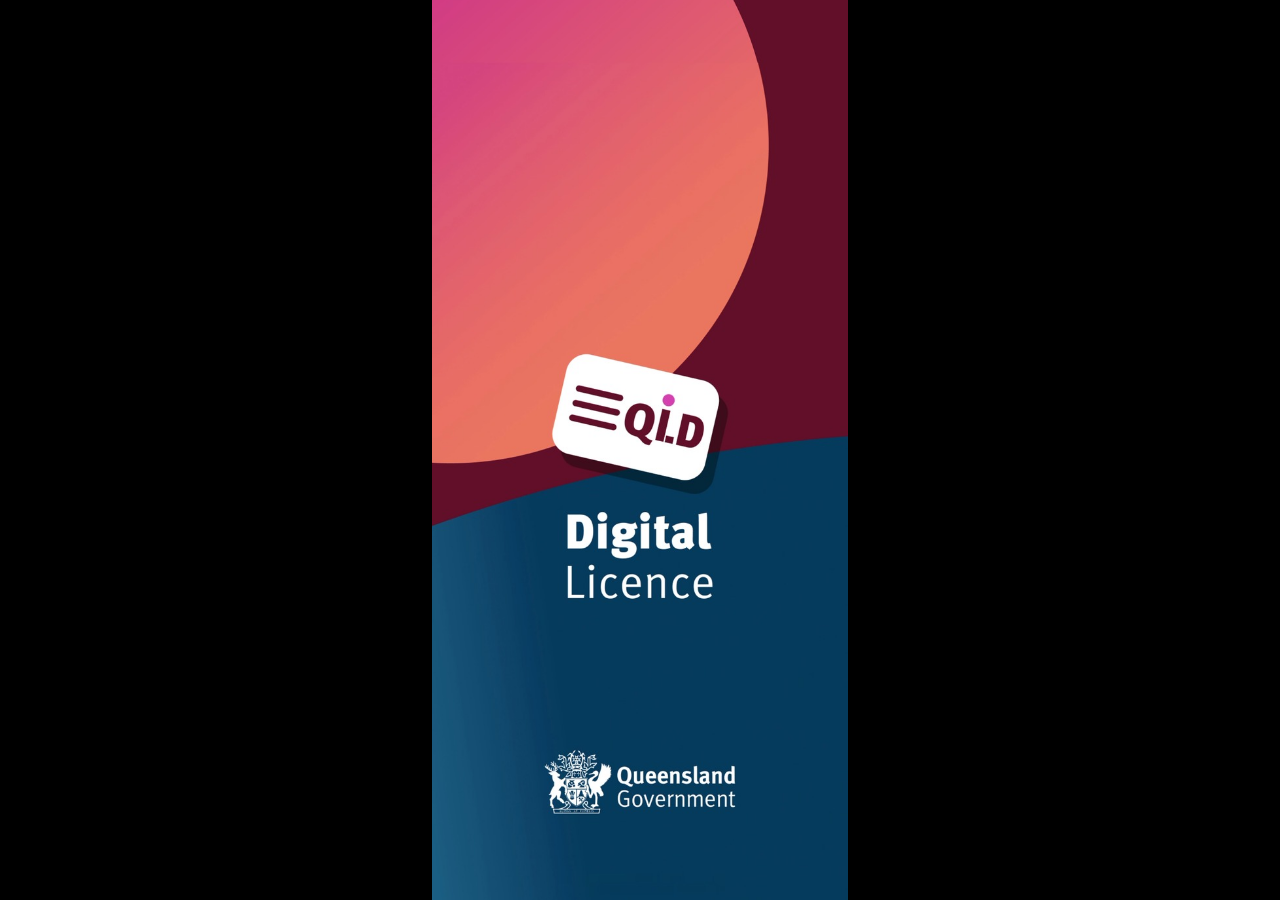
==== Olivia George.html @ ea9fc692 "Add files via upload" ====
<!DOCTYPE html>
<html lang="en-AU">
<head>
<meta charset="utf-8">
<meta name="viewport" content="width=device-width, initial-scale=1, viewport-fit=cover">
<meta name="theme-color" content="#691628">
<meta name="mobile-web-app-capable" content="yes">
<meta name="apple-mobile-web-app-capable" content="yes">
<meta name="apple-mobile-web-app-status-bar-style" content="black-translucent">
<meta name="apple-mobile-web-app-title" content="Digital Licence">
<link rel="apple-touch-icon" href="[data-uri]">
<link rel="icon" type="image/png" href="[data-uri]">
<link rel="manifest" href="[data-uri]">
<title>QLD Digital Licence</title>
<link rel="preconnect" href="https://fonts.googleapis.com">
<link rel="preconnect" href="https://fonts.gstatic.com" crossorigin>
<link rel="stylesheet" href="https://fonts.googleapis.com/css2?family=Roboto:ital,wght@0,100..900;1,100..900&display=swap">
<style>
/* ============================================================
   QLD Digital Licence
   Layout measured from 1284 x 2778 screenshots (iPhone @3x).
   Timings measured from the screen recording (43 fps).
   ============================================================ */

*, *::before, *::after { box-sizing: border-box; margin: 0; padding: 0; }

:root {
  --maroon:      #7A1028;
  --maroon-deep: #691628;
  --sheet:       #E1E0E6;
  --card:        #FFFFFF;
  --ink:         #000000;
  --ink-soft:    #505050;
  --pin-ink:     #661B53;
  --pin-dot:     #661B53;
  --success:     #198051;
  --pad-grey:    #F7F5F6;
  --hair:        #DDDDE0;
  --tab-off:     #505050;
}

body {
  background: #000;
  height: 100vh;
  overflow: hidden;
  display: flex;
  justify-content: center;
  font-family: 'Roboto', -apple-system, BlinkMacSystemFont, 'Helvetica Neue', Arial, sans-serif;
}

#app {
  position: relative;
  width: min(100vw, calc(100vh * 1284 / 2778));
  height: 100vh;
  overflow: hidden;
  --u: calc(min(100vw, 100vh * 1284 / 2778) / 1284);
  --v: calc(100vh / 2778);
}

/* Screens cut hard between states, exactly as the app does */
.screen { position: absolute; inset: 0; overflow: hidden; }
.screen[hidden] { display: none !important; }

/* ───────────────── Splash ───────────────── */
#splash { z-index: 40; background: #0C3A5E; }
#splash img { width: 100%; height: 100%; object-fit: cover; object-position: center; display: block; }

/* ───────────────── PIN ───────────────── */
#pin { z-index: 30; background: #fff; display: flex; flex-direction: column; }

.pin-body { flex: 1; display: flex; flex-direction: column; align-items: center;
            padding-top: calc(186 * var(--v)); }
.pin-lock  { width: calc(88*var(--u)); height: calc(120*var(--u)); }
.pin-title { font-size: calc(60*var(--u)); color: var(--pin-ink); margin-top: calc(109 * var(--v)); }

/* Always in flow so the dots never shift when it appears */
.pin-status {
  font-size: calc(44*var(--u)); color: var(--success);
  margin-top: calc(117 * var(--v));
  visibility: hidden; opacity: 0;
}
.pin-status.show { visibility: visible; opacity: 1; }

.pin-dots { display: flex; gap: calc(14*var(--u)); margin-top: calc(65 * var(--v)); }
.pin-cell {
  width: calc(121*var(--u)); height: calc(151*var(--u));
  border: calc(7*var(--u)) solid var(--pin-ink);
  border-radius: calc(22*var(--u));
  display: flex; align-items: center; justify-content: center;
}
.pin-cell.revealed {
  font-size: calc(127*var(--u)); font-weight: 400; color: var(--pin-ink);
  line-height: 1;
}
.pin-cell.filled { border-color: transparent; }
.pin-cell.filled::after {
  content: ''; width: calc(46*var(--u)); height: calc(46*var(--u));
  background: var(--pin-dot); border-radius: 50%;
}
.pin-dots.verified .pin-cell.filled::after { background: var(--success); }

.pin-reset { font-size: calc(42*var(--u)); color: var(--ink-soft); margin-top: calc(131 * var(--v)); }
.pin-reset b { color: #5D1928; font-weight: 700;
               letter-spacing: calc(2*var(--u)); margin-left: calc(24*var(--u)); }

.keypad {
  flex-shrink: 0; background: var(--pad-grey);
  border-top: calc(2*var(--u)) solid var(--hair);
  padding: calc(46*var(--v)) calc(72*var(--u)) 0;
  padding-bottom: max(calc(104 * var(--v)), env(safe-area-inset-bottom));
}
.keypad-grid { display: grid; grid-template-columns: repeat(3, 1fr); }
.key {
  height: calc(177 * var(--v));
  display: flex; align-items: center; justify-content: center;
  font-size: calc(127*var(--u)); font-weight: 400; color: var(--maroon-deep);
  cursor: pointer; user-select: none; -webkit-tap-highlight-color: transparent;
  border-radius: calc(20*var(--u));
  transition: background .06s ease, color .2s ease;
}
.key { position: relative; overflow: hidden; touch-action: manipulation; }
.key.pressed { background: rgba(107,16,48,.10); }
.key .ripple {
  position: absolute; border-radius: 50%;
  background: rgba(107,16,48,.22);
  pointer-events: none;
  transform: translate(-50%,-50%) scale(0);
  animation: key-ripple .45s cubic-bezier(.2,.6,.35,1) forwards;
}
@keyframes key-ripple {
  to { transform: translate(-50%,-50%) scale(1); opacity: 0; }
}
.key.blank  { pointer-events: none; }
.key svg    { width: calc(96*var(--u)); height: calc(66*var(--u)); }
.keypad.locked .key { color: #B8B8B8; pointer-events: none; }
.keypad.locked .key svg { stroke: #B8B8B8; }

/* ───────── Shell shared by loading + home ───────── */
.topbar {
  flex-shrink: 0;
  background:
    linear-gradient(158deg, rgb(105,22,40) 0 41.5%, rgba(105,22,40,0) 42.7%),
    linear-gradient(90deg, rgb(102,23,38) 0%, rgb(151,36,62) 100%);
  display: flex; align-items: center; justify-content: space-between;
  padding: calc(169*var(--v)) calc(94*var(--u)) calc(57*var(--v)) calc(56*var(--u));
}
.topbar .brand { width: calc(394*var(--u)); height: calc(134*var(--u)); display: block; flex: none; }
.topbar .cog   { width: calc(76*var(--u));  height: calc(80*var(--u)); display: block; flex: none;
                 position: relative; top: calc(-8*var(--v)); }

.tabbar {
  position: relative; flex-shrink: 0; display: flex;
  background: #fff; border-top: calc(2*var(--u)) solid #D5D5DA;
}
.tabbar .notch {
  position: absolute; left: 50%; transform: translateX(-50%);
  top: calc(-37 * var(--u));
  width: calc(320*var(--u)); height: calc(40*var(--u));
  display: block; overflow: visible;
}
.tab {
  position: relative;
  flex: 1; display: flex; flex-direction: column; align-items: center;
  gap: calc(24*var(--v));
  padding: calc(18*var(--v)) 0 max(calc(128*var(--v)), env(safe-area-inset-bottom));
  font-size: calc(42*var(--u)); color: var(--tab-off);
  cursor: pointer; -webkit-tap-highlight-color: transparent;
}
.tab .ico { height: calc(91*var(--u)); display: flex; align-items: flex-end; justify-content: center; }
.tab .ico img { display: block; width: auto; }
.t-home   { height: calc(72*var(--u)); margin-bottom: calc(-4*var(--u)); }
.t-wallet { height: calc(60*var(--u)); margin-bottom: calc(2*var(--u)); }
.t-qr     { height: calc(93*var(--u)); margin-bottom: calc(2*var(--u)); }
.t-scan   { height: calc(62*var(--u)); margin-bottom: calc(1*var(--u)); }
.t-msg    { height: calc(56*var(--u)); margin-bottom: calc(4*var(--u)); }
.tab.active { color: var(--maroon-deep); }

/* ───────────────── Loading ───────────────── */
#loading { z-index: 20; background: #5A0A23; display: flex; flex-direction: column; }

.loading-body {
  flex: 1; background: var(--sheet);
  border-radius: calc(46*var(--u)) calc(46*var(--u)) 0 0;
  display: flex; flex-direction: column; align-items: center;
  padding-top: calc(951 * var(--v));
}
.loading-text {
  font-size: calc(66*var(--u)); color: var(--ink); text-align: center;
  padding: 0 calc(70*var(--u));
}
.spinner {
  width: calc(122*var(--u)); height: calc(122*var(--u));
  margin-top: calc(189 * var(--v));
  animation: spinner-rotate 2s linear infinite;
}
.spinner circle {
  fill: none;
  stroke: #620F29;
  stroke-width: 7;
  stroke-linecap: round;
  transform-origin: 50% 50%;
  animation: spinner-dash 1.9s ease-in-out infinite;
}
@keyframes spinner-rotate { to { transform: rotate(360deg); } }
@keyframes spinner-dash {
  0%   { stroke-dasharray: 10 330; stroke-dashoffset: 0; }
  50%  { stroke-dasharray: 250 90; stroke-dashoffset: -55; }
  100% { stroke-dasharray: 10 330; stroke-dashoffset: -339; }
}

/* ───────────────── Home ───────────────── */
#home { z-index: 10; background: linear-gradient(90deg, #691628 0%, #94223C 100%); display: flex; flex-direction: column; }

.sheet {
  flex: 1; background: var(--sheet);
  border-radius: calc(46*var(--u)) calc(46*var(--u)) 0 0;
  /* the app squares the sheet off against the header the instant you scroll,
     and rounds it again at the very top — measured as a one-frame switch */
  transition: border-radius 0s;
  overflow-y: auto; scrollbar-width: none;
  padding: calc(66*var(--v)) calc(75*var(--u)) calc(90*var(--v));
}
.sheet::-webkit-scrollbar { display: none; }
.sheet.docked { border-radius: 0; }

/* Sections land in sequence, matching the order and gaps in the recording */
.reveal { opacity: 0; transform: translateY(calc(14*var(--u))); }
.reveal.in { animation: reveal-in .16s ease-out forwards; }
@keyframes reveal-in { to { opacity: 1; transform: none; } }

.greeting {
  font-size: calc(85*var(--u)); font-weight: 400; color: var(--ink);
  margin-bottom: calc(53 * var(--v));
}

.licence {
  display: flex; align-items: stretch; overflow: hidden;
  background: var(--card); border-radius: calc(20*var(--u));
  height: calc(168*var(--u)); cursor: pointer; margin-bottom: calc(97 * var(--v));
}
.licence .thumb { width: calc(166*var(--u)); height: 100%; object-fit: cover; display: block; flex-shrink: 0; }
.licence .name  { flex: 1; display: flex; align-items: center; padding-left: calc(32*var(--u));
                  font-size: calc(61*var(--u)); color: var(--ink); }
.licence .go    { display: flex; align-items: center; padding-right: calc(35*var(--u)); }
.licence .go img{ width: calc(26*var(--u)); height: calc(40*var(--u)); }

.section-label { font-size: calc(55*var(--u)); font-weight: 400; color: var(--ink-soft);
                 margin-bottom: calc(24 * var(--v)); }

.services { display: flex; flex-direction: column; gap: calc(7*var(--u)); margin-bottom: calc(92 * var(--v)); }
.service {
  background: var(--card); height: calc(144*var(--u));
  display: flex; align-items: center;
  padding: 0 calc(28*var(--u)) 0 calc(26*var(--u)); cursor: pointer;
}
.services .service:first-child { border-radius: calc(20*var(--u)) calc(20*var(--u)) 0 0; }
.services .service:last-child  { border-radius: 0 0 calc(20*var(--u)) calc(20*var(--u)); }
.service .icon  { width: calc(68*var(--u)); display: flex; align-items: center; justify-content: center; flex-shrink: 0; }
.service .label { flex: 1; font-size: calc(55*var(--u)); color: var(--ink);
                  padding-left: calc(61*var(--u)); }
.service .out   { width: calc(42*var(--u)); height: calc(42*var(--u)); flex-shrink: 0; }
.ic-qld    { width: calc(76*var(--u)); height: calc(49*var(--u)); }
.ic-dollar { width: calc(38*var(--u)); height: calc(62*var(--u)); }
.ic-gavel  { width: calc(62*var(--u)); height: calc(62*var(--u)); }
.ic-pin    { width: calc(54*var(--u)); height: calc(67*var(--u)); }

.learn { display: flex; gap: calc(22*var(--u)); overflow-x: auto; scrollbar-width: none;
         margin-bottom: calc(67 * var(--v)); }
.learn::-webkit-scrollbar { display: none; }
.learn-card {
  flex: 0 0 auto; width: calc(542*var(--u));
  background: var(--card); border-radius: calc(20*var(--u));
  overflow: hidden; cursor: pointer; display: flex; flex-direction: column;
}
.learn-card img.cover { width: 100%; height: calc(341*var(--u)); object-fit: cover; display: block; }
.learn-card .body { flex: 1; display: flex; flex-direction: column;
                    padding: calc(31*var(--u)) calc(21*var(--u)) calc(14*var(--u)) calc(30*var(--u)); }
.learn-card .copy { flex: 1; font-size: calc(55*var(--u)); line-height: calc(65*var(--u));
                    max-width: calc(385*var(--u)); color: var(--ink); }
.learn-card .foot { display: flex; justify-content: flex-end; margin-top: calc(-23*var(--u)); }
.learn-card .foot img { width: calc(42*var(--u)); height: calc(42*var(--u)); }

.view-all { position: relative; display: flex; align-items: center; justify-content: center;
            margin-bottom: calc(103 * var(--v)); }
.view-all span { font-size: calc(49*var(--u)); font-weight: 700; color: #505050; letter-spacing: calc(4*var(--u)); }
.view-all img  { position: absolute; right: calc(16*var(--u)); width: calc(26*var(--u)); height: calc(40*var(--u)); }
.view-all .va-prev { left: calc(16*var(--u)); right: auto; transform: scaleX(-1);
                     visibility: hidden; }
.view-all.has-prev .va-prev { visibility: visible; }
.view-all.at-end img:not(.va-prev) { visibility: hidden; }

.promo { display: block; width: 100%; border-radius: calc(20*var(--u)); margin-bottom: calc(24*var(--v)); }
.promo:last-of-type { margin-bottom: 0; }

@media (prefers-reduced-motion: reduce) {
  .key .ripple { display: none; }
  .lic-watermark { animation: none; }
  .spinner, .spinner circle { animation-duration: 6s; }
  .reveal, .reveal.in { animation: none; opacity: 1; transform: none; }
  .key { transition: none; }
}

/* ───────────────── Wallet ───────────────── */
#wallet { z-index: 15; background: linear-gradient(90deg, #691628 0%, #94223C 100%); display: flex; flex-direction: column; }

.topbar--title {
  justify-content: center;
  padding: calc(202*var(--v)) calc(56*var(--u)) calc(25*var(--v));
}
.topbar-title {
  color: #fff; font-size: calc(59*var(--u)); font-weight: 400;
  line-height: calc(134*var(--u));
}

.wallet-sheet { position: relative; overflow: hidden; padding-top: calc(90*var(--v)); }

.add-btn {
  position: absolute;
  right: calc(61*var(--u));
  bottom: calc(104*var(--v));
  height: calc(119*var(--u));
  padding: 0 calc(50*var(--u));
  display: flex; align-items: center; gap: calc(36*var(--u));
  background: var(--maroon-deep);
  color: #fff; font-family: inherit;
  font-size: calc(48*var(--u)); font-weight: 700; letter-spacing: calc(2*var(--u));
  border: 0; border-radius: calc(60*var(--u));
  box-shadow: 0 calc(10*var(--u)) calc(26*var(--u)) rgba(60,6,22,.32);
  cursor: pointer; -webkit-tap-highlight-color: transparent;
}
.add-btn svg { width: calc(46*var(--u)); height: calc(48*var(--u)); display: block; }
.add-btn:active { filter: brightness(1.12); }

/* ───────────── Driver Licence detail ─────────────
   Layout measured from the recording; the content is sample data. */
#licence { z-index: 25; background: linear-gradient(90deg, #E7A356 0%, #F5D17F 100%); display: flex; flex-direction: column; }

.lic-top {
  flex-shrink: 0; position: relative; z-index: 3; height: calc(442*var(--v));
  background:
    linear-gradient(163deg, rgb(231,164,86) 0 37%, rgba(231,164,86,0) 39.5%),
    linear-gradient(90deg, rgb(231,163,86) 0%, rgb(245,209,126) 100%);
  background-size: calc(1284*var(--u)) calc(568*var(--v));
}
/* The 126 units below the bar scroll away with the content, exactly as the app
   does: "Back" and the crest stay put while "Driver Licence" slides under them. */
/* NOTE: no -webkit-overflow-scrolling here. On iOS it creates a stacking
   context, which trapped the licence content inside the scroller and made the
   watermark paint over all the text (desktop ignores the property, so it only
   showed on the phone). Momentum scrolling is the default since iOS 13. */
.lic-scroll {
  flex: 1; overflow-y: auto; scrollbar-width: none;
  overscroll-behavior: contain;
}
.lic-scroll::-webkit-scrollbar { display: none; }
.lic-headband {
  position: relative; height: calc(126*var(--v));
  background:
    linear-gradient(163deg, rgb(231,164,86) 0 37%, rgba(231,164,86,0) 39.5%),
    linear-gradient(90deg, rgb(231,163,86) 0%, rgb(245,209,126) 100%);
  background-size: calc(1284*var(--u)) calc(568*var(--v));
  background-position: 0 calc(-442*var(--v));
}
.lic-back {
  position: absolute; left: calc(40*var(--u)); top: calc(283*var(--v));
  display: flex; align-items: center; gap: calc(20*var(--u));
  background: none; border: 0; padding: 0; cursor: pointer;
  font-family: inherit; font-size: calc(60*var(--u)); color: #000000;
  -webkit-tap-highlight-color: transparent;
}
.lic-back svg { width: calc(22*var(--u)); height: calc(38*var(--u)); }
.lic-crest {
  position: absolute; right: calc(76*var(--u)); top: calc(257*var(--v));
  width: calc(395*var(--u)); height: calc(136*var(--u));
}
.lic-heading {
  position: absolute; left: calc(76*var(--u)); top: calc(-2*var(--v));
  font-size: calc(54*var(--u)); font-weight: 700; color: #000000;
}

.lic-body {
  position: relative; background: #fff;
  border-radius: calc(45*var(--u)) calc(45*var(--u)) 0 0;
  padding: 0 calc(76*var(--u)) calc(90*var(--v));
}

/* Security watermark. Artwork supplied by the user (852x1846 source).
   Animation fitted frame-by-frame to the 11:58 recording (60 fps, 385 frames,
   ~3 cycles), tracking the crest's right edge to sub-pixel precision:
     period  119.65 frames = 1.995 s
     easing  LINEAR — a triangle wave. Tested against sin / ease-in-out /
             ease: linear rms 0.82 px vs 1.42 / 1.59 / 3.12, so it grows and
             shrinks at a constant rate rather than easing at the turns.
     extremes frame 24 smallest, frame 84 largest — matches the two frames
             measured directly (923..1531 and 864..1590). */
.lic-watermark {
  position: absolute;
  left: calc(392*var(--u)); top: calc(923*var(--v));
  width: calc(501*var(--u)); height: auto;
  opacity: 1;                    /* colour is baked into the PNG: rgb(220,230,234) */
  transform-origin: 50% 50%;
  pointer-events: none; z-index: 1;
  animation: wm-pulse 1.995s linear infinite;
}
@keyframes wm-pulse {
  0%, 100% { transform: scale(1); }
  50%      { transform: scale(1.194); }
}
.lic-body > * { position: relative; z-index: 2; }
/* the mark washes over the photo but stays under all the text */
.lic-body > .lic-id { z-index: auto; }
.lic-photo  { position: relative; z-index: 0; }
.lic-fields { position: relative; z-index: 2; }

.lic-id { display: flex; gap: calc(48*var(--u)); padding-top: calc(24*var(--v)); }
.lic-photo { width: calc(371*var(--u)); height: calc(485*var(--u)); flex: none;
             object-fit: cover; border-radius: calc(6*var(--u)); }
.lic-fields { flex: 1; }
.lic-name { font-size: calc(60*var(--u)); line-height: calc(86*var(--u)); color: #000000; }
.lic-name b { font-weight: 700; }
.lic-key {
  display: flex; align-items: center; gap: calc(12*var(--u));
  font-size: calc(40*var(--u)); color: #505050; margin-top: calc(30*var(--v));
}
.lic-val { font-size: calc(53*var(--u)); font-weight: 700; color: #000000; margin-top: calc(1*var(--v)); }
.mini { width: calc(34*var(--u)); height: calc(40*var(--u)); flex: none; }
.info { width: calc(38*var(--u)); height: calc(39*var(--u)); flex: none; }

.lic-refresh {
  font-size: calc(44*var(--u)); line-height: calc(66*var(--u));
  color: #505050; margin-top: calc(59*var(--v));
}
.lic-refresh b { color: #000000; font-weight: 700; }

.lic-rows { margin-top: calc(54*var(--v)); }
.lic-group { border-top: calc(2*var(--u)) solid #D8D8DC; padding: calc(30*var(--v)) 0; }
.lic-row { display: flex; align-items: flex-start; padding: calc(8*var(--v)) 0;
           min-height: calc(90*var(--u)); }
.lic-group > .lic-row:only-child { min-height: calc(93*var(--u)); }
/* rows whose value is a pill or a ticked status sit taller and centred */
.lic-group > .lic-row:only-child:has(.pill-current) { min-height: calc(114*var(--u)); align-items: center; }
.lic-group > .lic-row:only-child:has(.lic-ok)      { min-height: calc(127*var(--u)); align-items: center; }
.lic-row:has(.pill-current) .lic-lbl { align-self: center; }
.lic-row:has(.lic-ok) .lic-lbl { align-self: center; position: relative;
                                 top: calc(-16*var(--v)); }
.lic-lbl {
  width: calc(400*var(--u)); flex: none;
  display: flex; align-items: center; align-content: flex-start; align-self: flex-start;
  flex-wrap: wrap; gap: calc(12*var(--u));
  font-size: calc(41*var(--u)); color: #505050;
}
.lic-lbl u { text-decoration: underline; text-underline-offset: calc(6*var(--u)); }
.lic-lbl em { width: 100%; font-style: italic; font-size: calc(40*var(--u)); line-height: calc(52*var(--u)); }
.lic-v {
  flex: 1; display: flex; align-items: center; flex-wrap: wrap; gap: calc(14*var(--u));
  padding-left: calc(48*var(--u));
  font-size: calc(54*var(--u)); line-height: calc(68*var(--u)); color: #000000;
}
/* the signature block is far taller than a text row */
.lic-group:has(.lic-sign) > .lic-row { min-height: calc(265*var(--u)); }
.lic-car  { width: calc(103*var(--u)); height: calc(57*var(--u)); margin-left: calc(-4*var(--u)); }
.lic-ok   { color: #198051; padding-left: calc(58*var(--u)); gap: calc(31*var(--u));
            position: relative; top: calc(-5*var(--v)); }
.lic-ok svg { width: calc(65*var(--u)); height: calc(65*var(--u));
              flex: none; display: block; overflow: visible; }
/* Under-18 variant: keeps .lic-ok's geometry (the :has() row rules key off it)
   and only swaps the colour. The red is approximate — the green was measured. */
.lic-under { color: #C8102E; }
.lic-sign { width: calc(341*var(--u)); height: calc(145*var(--u)); margin-left: calc(177*var(--u)); }
.pill-current {
  background: #198051; color: #fff; font-weight: 400;
  font-size: calc(50*var(--u)); line-height: 1;
  padding: calc(18.5*var(--u)) calc(26*var(--u));
  position: relative; top: calc(4*var(--v));
  border-radius: calc(22*var(--u));
}

.share-pdf {
  display: block; width: 100%; height: calc(120*var(--u));
  margin-top: calc(63*var(--v));
  background: #E8A457; color: #000000; font-family: inherit;
  font-size: calc(52*var(--u)); font-weight: 700; letter-spacing: calc(2*var(--u));
  border: 0; border-radius: calc(10*var(--u));
  cursor: pointer; -webkit-tap-highlight-color: transparent;
}
.share-pdf:active { filter: brightness(.95); }

/* ───── Collapsing header (Scan QR, Settings) ─────
   In the recording the title bar slides up 104 units on the first scroll and
   then pins, while the tab bar never moves. So the header and the sheet share
   one scroller and the bar is sticky inside it; the tab bar stays outside. */
.scroll-wrap {
  flex: 1; min-height: 0; overflow-y: auto;
  scrollbar-width: none; overscroll-behavior: contain;
}
.scroll-wrap::-webkit-scrollbar { display: none; }
.scroll-wrap > .topbar { position: sticky; top: calc(-104*var(--v)); z-index: 3; }
.scroll-wrap > .sheet  { overflow: visible; flex: none; }

/* ───────────── Show QR ───────────── */
#showqr   { z-index: 12; background: linear-gradient(90deg, #691628 0%, #94223C 100%); display: flex; flex-direction: column; }
#scanqr   { z-index: 12; background: linear-gradient(90deg, #691628 0%, #94223C 100%); display: flex; flex-direction: column; }
#messages { z-index: 12; background: linear-gradient(90deg, #691628 0%, #94223C 100%); display: flex; flex-direction: column; }
#settings { z-index: 14; background: linear-gradient(90deg, #691628 0%, #94223C 100%); display: flex; flex-direction: column; }

.topbar--plain { justify-content: flex-start; height: calc(360*var(--v)); padding: 0; }
.plain-sheet { display: flex; flex-direction: column; align-items: center; text-align: center;
               background: #fff; padding-top: calc(49*var(--v)); }

.qr-content[hidden] { display: none !important; }
.qr-content { display: flex; flex-direction: column; align-items: center; width: 100%; }
.qr-title {
  font-size: calc(61*var(--u)); font-weight: 500; color: var(--ink);
  line-height: calc(72*var(--u)); margin-top: 0;
}
.qr-photo  { width: calc(328*var(--u)); height: calc(420*var(--u)); margin-top: calc(92*var(--v));
             display: block; object-fit: cover; border-radius: calc(8*var(--u)); }
.qr-code   { width: calc(550*var(--u)); height: calc(550*var(--u)); margin-top: calc(100*var(--v)); display: block; }
.qr-spin   { position: absolute; left: 50%; top: calc(1351*var(--v));
             transform: translateX(-50%); margin: 0; }
.qr-spin[hidden] { display: none !important; }

/* ───────────── Scan QR ───────────── */
.verify-title {
  font-size: calc(62*var(--u)); font-weight: 400; color: #262626;
  text-align: center; margin-bottom: calc(51*var(--v));
}
#scanqr .sheet { padding-top: calc(63*var(--v)); }
#scanqr .section-label { margin-bottom: calc(13*var(--v)); }
.v-list { display: flex; flex-direction: column; gap: calc(12*var(--v)); margin-bottom: calc(72*var(--v)); }
.v-row {
  display: flex; align-items: center; background: var(--card);
  border-radius: calc(20*var(--u)); overflow: hidden;
  min-height: calc(168*var(--u)); cursor: pointer;
}
.v-row--plain { padding: 0 calc(24*var(--u)); gap: calc(28*var(--u)); min-height: calc(132*var(--u)); }
.v-tile {
  width: calc(168*var(--u)); height: calc(168*var(--u)); flex: none;
  display: block; object-fit: cover;
}
.v-name { flex: 1; padding: calc(20*var(--u)) calc(30*var(--u)) calc(20*var(--u)) calc(31*var(--u));
          font-size: calc(54*var(--u)); line-height: calc(68*var(--u)); color: var(--ink); }
.v-go   { width: calc(26*var(--u)); height: calc(40*var(--u)); margin-right: calc(36*var(--u)); flex: none; }
.v-plus { width: calc(72*var(--u)); height: calc(72*var(--u)); flex: none; }

/* ───────── Pull to refresh ─────────
   Measured on the wallet: a 122-wide badge rides out from under the header to
   y=777 as you pull (content stays put), then on release the sheet drops 126
   and shows "Updating" for ~470 ms before springing back. */
.pull-badge {
  position: absolute; left: 50%; top: calc(299*var(--v));
  width: calc(122*var(--u)); height: calc(122*var(--u));
  margin-left: calc(-61*var(--u));
  border-radius: 50%; background: #FCF5FE;
  box-shadow: 0 calc(6*var(--u)) calc(18*var(--u)) rgba(60,6,22,.22);
  display: flex; align-items: center; justify-content: center;
  z-index: 5; pointer-events: none; opacity: 0;
  transform: translateY(0);
}
.pull-badge.on { opacity: 1; }
.pull-badge.snap { transition: transform .22s ease-out, opacity .18s ease-out; }
.pull-badge svg { width: calc(57*var(--u)); height: calc(57*var(--u)); display: block; }
.pull-badge.spin svg { animation: pull-spin .9s linear infinite; }
@keyframes pull-spin { to { transform: rotate(360deg); } }

/* "Updating" row: a grey indeterminate spinner at x 72 and the word at x 156,
   both #505050, measured at f1032 of the 09-09 recording. */
.pull-label {
  position: absolute; left: calc(72*var(--u)); top: calc(450*var(--v));
  display: none; align-items: center; gap: calc(30*var(--u));
  font-size: calc(43*var(--u)); color: #505050;
  z-index: 5; pointer-events: none;
}
.pull-label.on { display: flex; }
.pull-label span { position: relative; top: calc(-3*var(--v)); }
.pull-spin { width: calc(54*var(--u)); height: calc(54*var(--u)); flex: none;
             animation: spinner-rotate 2s linear infinite; }
.pull-spin circle {
  fill: none; stroke: #505050; stroke-width: 5; stroke-linecap: round;
  transform-origin: 50% 50%;
  animation: spinner-dash 1.9s ease-in-out infinite;
}
/* The sheet's background stays put at y=360 while refreshing — only its
   content is pushed down 126 (verified: sheet top reads 364 throughout). */
/* The refresh row opens BELOW the greeting on home (measured: greeting stays at
   441, the card moves 579 -> 687) and at the top of the sheet on wallet
   (450 -> 576). The licence never moves at all. */
.pull-gap { height: 0; overflow: hidden; }
.sheet.settle .pull-gap { transition: height .24s ease-out; }
#home   .sheet.refreshing .pull-gap { height: calc(108*var(--u)); }
.wallet-sheet.refreshing  .pull-gap { height: calc(126*var(--u)); }
#home   .pull-label { top: calc(558*var(--v)); }
#wallet .pull-label { top: calc(450*var(--v)); }
.sheet.settle  { transition: padding-top .24s ease-out; }

/* ───────────── Add Credentials ───────────── */
#addcred { z-index: 16; background: linear-gradient(90deg, #691628 0%, #94223C 100%);
           display: flex; flex-direction: column; }
#addcred .sheet { padding-top: calc(60*var(--v)); }
.addcred-copy {
  font-size: calc(62*var(--u)); font-weight: 400; color: #262626;
  text-align: center; line-height: calc(78*var(--u));
  margin: 0 auto calc(74*var(--v)); max-width: calc(1060*var(--u));
}
.v-add { width: calc(71*var(--u)); height: calc(71*var(--u));
         flex: none; margin-right: calc(24*var(--u)); }

/* ───────────── Messages ───────────── */
.inbox-title { font-size: calc(68*var(--u)); font-weight: 400; color: var(--ink);
               margin-top: calc(272*var(--v)); }
.inbox-art   { width: calc(887*var(--u)); height: calc(889*var(--u)); display: block;
               margin: calc(180*var(--v)) calc(45*var(--u)) 0 0; }
.inbox-sub   { font-size: calc(51*var(--u)); font-weight: 400; color: var(--ink);
               margin-top: calc(182*var(--v)); }

/* ───────────── Settings ───────────── */
#settings .sheet { padding: calc(93*var(--v)) calc(91*var(--u)) calc(78*var(--v)) calc(90*var(--u)); }
.set-back { top: calc(236*var(--v)); left: calc(25*var(--u)); font-size: calc(54*var(--u));
            color: #fff; gap: calc(47*var(--u)); }
.set-back svg { width: calc(25*var(--u)); height: calc(44*var(--u)); }
.set-label { font-size: calc(61*var(--u)); font-weight: 700; color: #505050;
             margin-bottom: calc(27*var(--v)); }
.set-list { margin-bottom: calc(72*var(--v)); }
.set-list:last-of-type { margin-bottom: calc(42*var(--v)); }
.set-row {
  display: flex; align-items: center; gap: calc(56*var(--u));
  background: var(--card); border-radius: calc(22*var(--u));
  height: calc(144*var(--u)); padding: 0 0 0 calc(20*var(--u));
  margin-bottom: calc(6*var(--v)); cursor: pointer;
}
/* every icon sits in one 78-wide optical column centred on x = 149.5 */
.set-ic { flex: none; display: block; height: auto; box-sizing: content-box; }
.set-fingerprint { width: calc(55*var(--u)); padding: 0 calc(11.5*var(--u)); }
.set-faceid      { width: calc(78*var(--u)); }
.set-clock       { width: calc(62*var(--u)); padding: 0 calc(8*var(--u)); }
.set-cursor      { width: calc(54*var(--u)); padding: 0 calc(12*var(--u)); }
.set-globe       { width: calc(62*var(--u)); padding: 0 calc(8*var(--u)); }
.set-doc         { width: calc(62*var(--u)); padding: 0 calc(8*var(--u)); }
.set-logout      { width: calc(62*var(--u)); padding: 0 calc(8*var(--u)); }
.set-reset       { width: calc(74*var(--u)); padding: 0 calc(2*var(--u)); }
.set-name { flex: 1; font-size: calc(55*var(--u)); color: var(--ink); }
.set-val  { font-size: calc(44*var(--u)); color: var(--ink); margin-right: calc(-20*var(--u)); }
.set-row .v-go  { margin-right: calc(34*var(--u)); }
.set-ext  { width: calc(42*var(--u)); height: calc(42*var(--u)); }
.set-row .set-ext { margin-right: calc(27*var(--u)); }
.toggle {
  width: calc(160*var(--u)); height: calc(93*var(--u)); border-radius: calc(47*var(--u));
  background: linear-gradient(180deg,#F0F0F0 0%,#E6E6E6 45%,#EDEDED 100%);
  display: flex; align-items: center; padding: calc(6*var(--u));
  flex: none; margin-right: calc(33*var(--u));
}
.toggle span { width: calc(81*var(--u)); height: calc(81*var(--u)); border-radius: 50%; background: #fff;
               box-shadow: 0 calc(2*var(--u)) calc(8*var(--u)) rgba(0,0,0,.22),
                           0 0 0 calc(1*var(--u)) rgba(0,0,0,.05); }
.set-note { font-size: calc(45*var(--u)); line-height: calc(57*var(--u)); color: #505050;
            max-width: calc(1085*var(--u)); margin-bottom: calc(45*var(--v)); }
.set-heading { font-size: calc(61*var(--u)); font-weight: 700; color: #505050;
               margin-bottom: calc(26*var(--v)); }
.set-list.set-list--last { margin-bottom: calc(73*var(--v)); }
.set-row--tall { height: calc(203*var(--u)); }
.set-row--tall .set-name { line-height: calc(66*var(--u)); }
.set-delete { width: calc(68*var(--u)); padding: 0 calc(5*var(--u)); }
.feedback-btn {
  display: block; width: 100%; height: calc(143*var(--u));
  background: #620F29; color: #fff; border: 0; border-radius: calc(22*var(--u));
  font-family: inherit; font-size: calc(48*var(--u)); font-weight: 700;
  letter-spacing: calc(4.5*var(--u)); cursor: pointer;
  margin-bottom: calc(72*var(--v));
}
.set-logo { display: block; width: calc(396*var(--u)); height: auto;
            margin: 0 auto calc(54*var(--v)); }
.set-copy { text-align: center; font-size: calc(44*var(--u)); color: #000000;
            line-height: calc(75*var(--u)); }
.set-version { text-align: center; font-size: calc(44*var(--u)); color: #000000;
               margin-top: calc(57*var(--v)); }

/* ───────────── Consent dialog ───────────── */
.consent {
  position: absolute; inset: 0; z-index: 40;
  background: rgba(0,0,0,.28);
  display: flex; align-items: center; justify-content: center;
  animation: consent-in .16s ease-out;
}
.consent[hidden] { display: none !important; }
@keyframes consent-in { from { opacity: 0; } to { opacity: 1; } }
.consent-card {
  width: calc(760*var(--u)); background: #F2F2F4;
  border-radius: calc(28*var(--u)); overflow: hidden;
  padding: calc(46*var(--u)) calc(40*var(--u)) 0; text-align: center;
}
.consent-card h2 { font-size: calc(52*var(--u)); font-weight: 700; color: var(--ink); }
.consent-card p  { font-size: calc(44*var(--u)); line-height: calc(58*var(--u)); color: #3A3A3E;
                   margin: calc(20*var(--u)) 0 calc(36*var(--u)); }
.consent-btns { display: flex; margin: 0 calc(-40*var(--u)); border-top: calc(2*var(--u)) solid #C9C9CE; }
.consent-btns button {
  flex: 1; height: calc(112*var(--u)); background: none; border: 0;
  font-family: inherit; font-size: calc(52*var(--u)); color: #0A66C2; cursor: pointer;
}
.consent-btns button + button { border-left: calc(2*var(--u)) solid #C9C9CE; font-weight: 700; }
.consent-btns button:active { background: rgba(0,0,0,.05); }

</style>
</head>
<body>

<div id="app">

  <!-- ══ Splash ══ -->
  <div class="screen" id="splash">
    <img src="[data-uri]" alt="Queensland Digital Licence">
  </div>

  <!-- ══ PIN ══ -->
  <div class="screen" id="pin" hidden>
    <div class="pin-body">
      <svg class="pin-lock" viewBox="0 0 88 120" fill="none" aria-hidden="true">
        <defs>
          <linearGradient id="lockGrad" x1="0" y1="0" x2="1" y2="1">
            <stop offset="0"   stop-color="#5F1049"/>
            <stop offset=".55" stop-color="#8E1A44"/>
            <stop offset="1"   stop-color="#C8455E"/>
          </linearGradient>
        </defs>
        <rect x="4" y="44" width="80" height="72" rx="17" stroke="url(#lockGrad)" stroke-width="8"/>
        <path d="M19 44V30a25 25 0 0 1 50 0v14" stroke="url(#lockGrad)" stroke-width="8" stroke-linecap="round"/>
        <circle cx="44" cy="72" r="10" stroke="url(#lockGrad)" stroke-width="7"/>
        <path d="M44 82v14" stroke="url(#lockGrad)" stroke-width="7" stroke-linecap="round"/>
      </svg>

      <p class="pin-title">Enter your 6 digit PIN</p>
      <p class="pin-status" id="pinStatus">Success</p>

      <div class="pin-dots" id="pinDots">
        <div class="pin-cell"></div><div class="pin-cell"></div><div class="pin-cell"></div>
        <div class="pin-cell"></div><div class="pin-cell"></div><div class="pin-cell"></div>
      </div>

      <p class="pin-reset">Forgot your PIN?<b>RESET</b></p>
    </div>

    <div class="keypad" id="keypad">
      <div class="keypad-grid">
        <div class="key" data-key="1">1</div>
        <div class="key" data-key="2">2</div>
        <div class="key" data-key="3">3</div>
        <div class="key" data-key="4">4</div>
        <div class="key" data-key="5">5</div>
        <div class="key" data-key="6">6</div>
        <div class="key" data-key="7">7</div>
        <div class="key" data-key="8">8</div>
        <div class="key" data-key="9">9</div>
        <div class="key blank"></div>
        <div class="key" data-key="0">0</div>
        <div class="key" data-key="del" aria-label="Delete">
          <svg viewBox="0 0 96 66" fill="none" stroke="#6B1030" stroke-width="6"
               stroke-linecap="round" stroke-linejoin="round">
            <path d="M31 5 5 33l26 28h60V5H31z"/>
            <path d="M50 22l22 22M72 22 50 44"/>
          </svg>
        </div>
      </div>
    </div>
  </div>

  <!-- ══ Loading ══ -->
  <div class="screen" id="loading" hidden>
    <header class="topbar">
      <img class="brand" src="[data-uri]" alt="Queensland Government">
      <img class="cog"   src="[data-uri]" alt="Settings">
    </header>

    <div class="loading-body">
      <p class="loading-text" id="loadingText">Fetching your digital wallet</p>
      <svg class="spinner" viewBox="0 0 122 122" role="status" aria-live="polite" aria-label="Loading">
        <circle cx="61" cy="61" r="54"/>
      </svg>
    </div>

    <nav class="tabbar">
      <svg class="notch" viewBox="0 0 320 40" aria-hidden="true"><path d="M0 37H59.5A155 155 0 0 1 260.5 37H320V40H0Z" fill="#fff"/><path d="M0 37H59.5A155 155 0 0 1 260.5 37H320" fill="none" stroke="#D5D5DA" stroke-width="2"/></svg>
      <div class="tab active" data-go="home"><span class="ico"><img class="t-home" src="[data-uri]" alt=""></span>Home</div>
      <div class="tab" data-go="wallet"><span class="ico"><img class="t-wallet" src="[data-uri]" alt=""></span>Wallet</div>
      <div class="tab" data-go="showqr"><span class="ico"><img class="t-qr" src="[data-uri]" alt=""></span>Show QR</div>
      <div class="tab" data-go="scanqr"><span class="ico"><img class="t-scan" src="[data-uri]" alt=""></span>Scan QR</div>
      <div class="tab" data-go="messages"><span class="ico"><img class="t-msg" src="[data-uri]" alt=""></span>Messages</div>
    </nav>
  </div>

  <!-- ══ Home ══ -->
  <div class="screen" id="home" hidden>

    <header class="topbar">
      <img class="brand" src="[data-uri]" alt="Queensland Government">
      <img class="cog"   src="[data-uri]" alt="Settings">
    </header>

    <main class="sheet">
      <h1 class="greeting reveal" data-step="0" id="greeting">Good evening</h1>
      <div class="pull-gap"></div>

      <div class="licence reveal" data-step="1">
        <img class="thumb" src="[data-uri]" alt="">
        <span class="name">Driver Licence</span>
        <span class="go"><img src="[data-uri]" alt=""></span>
      </div>

      <h2 class="section-label reveal" data-step="2">Services</h2>
      <div class="services reveal" data-step="2">
        <div class="service">
          <span class="icon"><img class="ic-qld" src="[data-uri]" alt=""></span>
          <span class="label">Check registration status</span>
          <img class="out" src="[data-uri]" alt="Opens in a new window">
        </div>
        <div class="service">
          <span class="icon"><img class="ic-dollar" src="[data-uri]" alt=""></span>
          <span class="label">Renew registration</span>
          <img class="out" src="[data-uri]" alt="Opens in a new window">
        </div>
        <div class="service">
          <span class="icon"><img class="ic-gavel" src="[data-uri]" alt=""></span>
          <span class="label">Pay a fine</span>
          <img class="out" src="[data-uri]" alt="Opens in a new window">
        </div>
        <div class="service">
          <span class="icon"><img class="ic-pin" src="[data-uri]" alt=""></span>
          <span class="label">Find a Customer Service Centre</span>
          <img class="out" src="[data-uri]" alt="Opens in a new window">
        </div>
      </div>

      <h2 class="section-label reveal" data-step="3">Learn more about</h2>
      <div class="learn reveal" data-step="2">
        <article class="learn-card"><img class="cover" src="[data-uri]" alt=""><div class="body"><p class="copy">Register as an organ and tissue donor today</p><div class="foot"><img src="[data-uri]" alt=""></div></div></article>
        <article class="learn-card"><img class="cover" src="[data-uri]" alt=""><div class="body"><p class="copy">Disaster recovery support</p><div class="foot"><img src="[data-uri]" alt=""></div></div></article>
        <article class="learn-card"><img class="cover" src="[data-uri]" alt=""><div class="body"><p class="copy">Making Qld Safer</p><div class="foot"><img src="[data-uri]" alt=""></div></div></article>
        <article class="learn-card"><img class="cover" src="[data-uri]" alt=""><div class="body"><p class="copy">Play on sports vouchers</p><div class="foot"><img src="[data-uri]" alt=""></div></div></article>
        <article class="learn-card"><img class="cover" src="[data-uri]" alt=""><div class="body"><p class="copy">A place to call home</p><div class="foot"><img src="[data-uri]" alt=""></div></div></article>
        <article class="learn-card"><img class="cover" src="[data-uri]" alt=""><div class="body"><p class="copy">Get walking and start talking to help end DFV</p><div class="foot"><img src="[data-uri]" alt=""></div></div></article>
        <article class="learn-card"><img class="cover" src="[data-uri]" alt=""><div class="body"><p class="copy">The Digital Licence App</p><div class="foot"><img src="[data-uri]" alt=""></div></div></article>
      </div>

      <div class="view-all reveal" data-step="3">
        <img class="va-prev" src="[data-uri]" alt=""><span>VIEW ALL</span>
        <img src="[data-uri]" alt="">
      </div>

      <img class="promo reveal" data-step="3" src="[data-uri]"  alt="Road Rules Refresher">
      <img class="promo reveal" data-step="3" src="[data-uri]" alt="Delivering for Queensland">
    </main>

    <div class="consent" id="consent" hidden>
      <div class="consent-card" role="dialog" aria-modal="true" aria-labelledby="consentTitle">
        <h2 id="consentTitle">Consent required</h2>
        <p>You are about to share your information with a third party. Do you wish to continue?</p>
        <div class="consent-btns">
          <button type="button" data-consent="no">No</button>
          <button type="button" data-consent="yes">Yes</button>
        </div>
      </div>
    </div>

    <nav class="tabbar">
      <svg class="notch" viewBox="0 0 320 40" aria-hidden="true"><path d="M0 37H59.5A155 155 0 0 1 260.5 37H320V40H0Z" fill="#fff"/><path d="M0 37H59.5A155 155 0 0 1 260.5 37H320" fill="none" stroke="#D5D5DA" stroke-width="2"/></svg>
      <div class="tab active" data-go="home"><span class="ico"><img class="t-home" src="[data-uri]" alt=""></span>Home</div>
      <div class="tab" data-go="wallet"><span class="ico"><img class="t-wallet" src="[data-uri]" alt=""></span>Wallet</div>
      <div class="tab" data-go="showqr"><span class="ico"><img class="t-qr" src="[data-uri]" alt=""></span>Show QR</div>
      <div class="tab" data-go="scanqr"><span class="ico"><img class="t-scan" src="[data-uri]" alt=""></span>Scan QR</div>
      <div class="tab" data-go="messages"><span class="ico"><img class="t-msg" src="[data-uri]" alt=""></span>Messages</div>
    </nav>
  </div>


  <!-- ══ Wallet ══ -->
  <div class="screen" id="wallet" hidden>
    <header class="topbar topbar--title"><h1 class="topbar-title">Wallet</h1></header>

    <main class="sheet wallet-sheet">
      <div class="pull-gap"></div>
      <div class="licence">
        <img class="thumb" src="[data-uri]" alt="">
        <span class="name">Driver Licence</span>
        <span class="go"><img src="[data-uri]" alt=""></span>
      </div>
      <button class="add-btn" type="button">ADD
        <svg viewBox="0 0 46 48" aria-hidden="true"><path d="M23 4v40M3 24h40" stroke="#fff" stroke-width="5" stroke-linecap="round" fill="none"/></svg>
      </button>
    </main>

    <nav class="tabbar">
      <svg class="notch" viewBox="0 0 320 40" aria-hidden="true"><path d="M0 37H59.5A155 155 0 0 1 260.5 37H320V40H0Z" fill="#fff"/><path d="M0 37H59.5A155 155 0 0 1 260.5 37H320" fill="none" stroke="#D5D5DA" stroke-width="2"/></svg>
      <div class="tab" data-go="home"><span class="ico"><img class="t-home" src="[data-uri]" alt=""></span>Home</div>
      <div class="tab active" data-go="wallet"><span class="ico"><img class="t-wallet" src="[data-uri]" alt=""></span>Wallet</div>
      <div class="tab" data-go="showqr"><span class="ico"><img class="t-qr" src="[data-uri]" alt=""></span>Show QR</div>
      <div class="tab" data-go="scanqr"><span class="ico"><img class="t-scan" src="[data-uri]" alt=""></span>Scan QR</div>
      <div class="tab" data-go="messages"><span class="ico"><img class="t-msg" src="[data-uri]" alt=""></span>Messages</div>
    </nav>
  </div>


  <!-- ══ Driver Licence (sample data) ══ -->
  <div class="screen" id="licence" hidden>
    <header class="lic-top">
      <button class="lic-back" type="button" data-back>
        <svg viewBox="0 0 22 38" aria-hidden="true"><polyline points="18,3 4,19 18,35" fill="none" stroke="currentColor" stroke-width="4" stroke-linecap="round" stroke-linejoin="round"/></svg>
        Back
      </button>
      <img class="lic-crest" src="[data-uri]" alt="Queensland Government">
    </header>

    <img class="lic-watermark" src="[data-uri]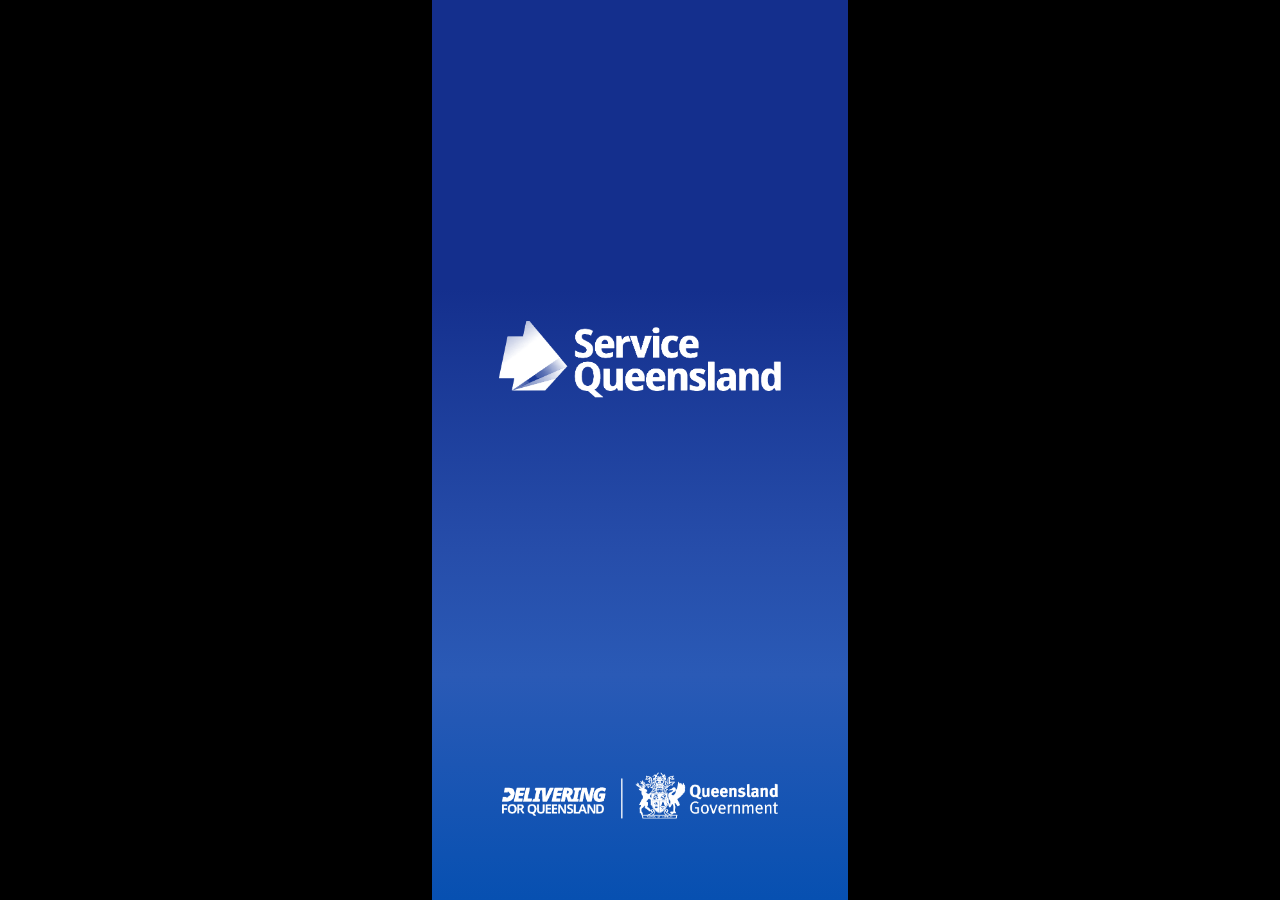
